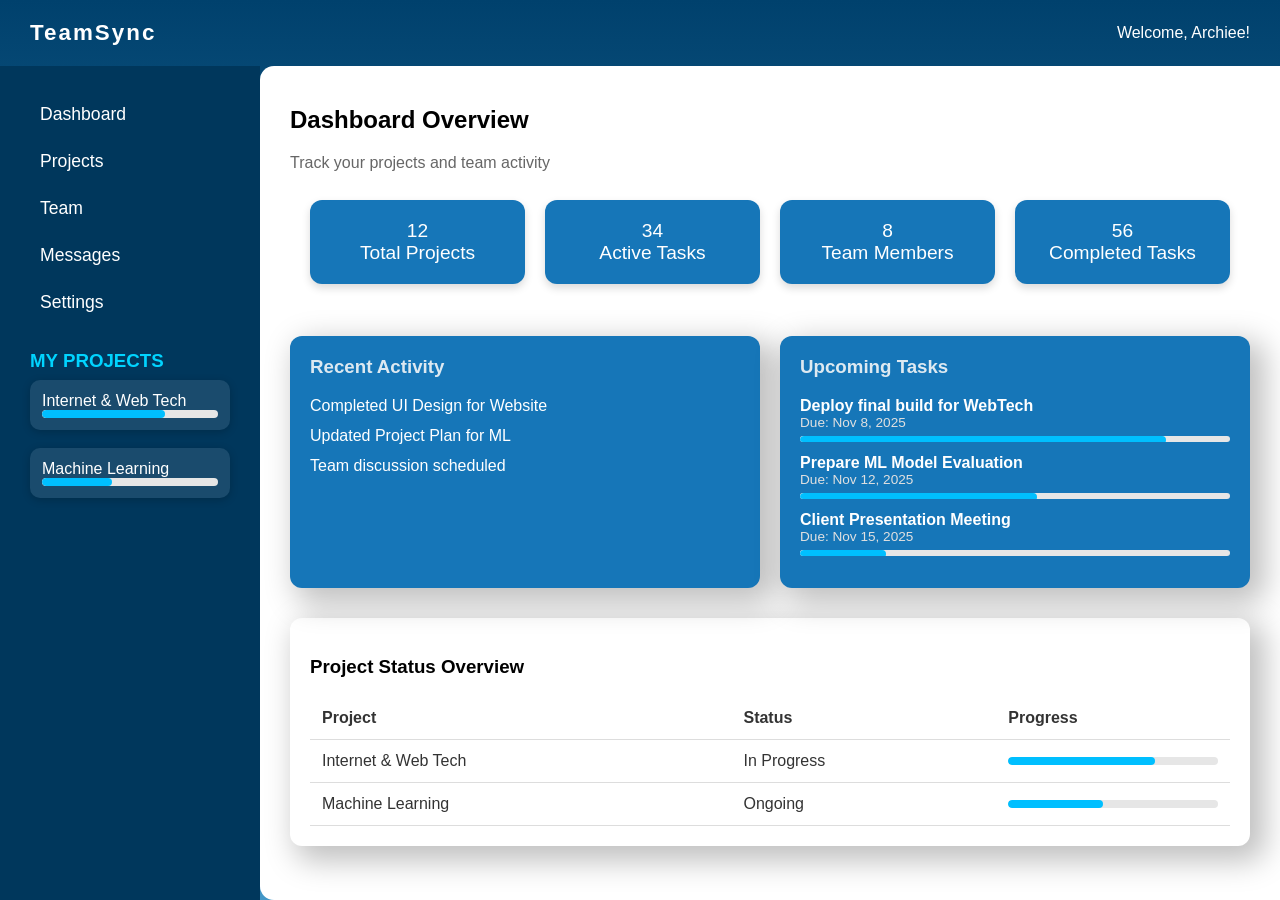
==== dashboard.html @ 74c6f989 "Add files via upload" ====
<!-- TeamSync Dashboard - Enhanced Layout -->
<!DOCTYPE html>
<html lang="en">
<head>
  <meta charset="UTF-8">
  <title>TeamSync Dashboard</title>
  <meta name="viewport" content="width=device-width, initial-scale=1.0">
  <link rel="stylesheet" href="dashboard.css">
</head>
<body>

  <!-- Top Navbar -->
  <div class="navbar">
    <div class="logo">TeamSync</div>
    <div class="profile">
      <div>Welcome, Archiee!</div>
    </div>
  </div>

  <!-- Main Container -->
  <div class="container">
    
    <!-- Sidebar + Projects -->
    <div class="sidebar-container">
      <aside class="sidebar">
        <nav>
          <a href="#">Dashboard</a>
          <a href="#">Projects</a>
          <a href="#">Team</a>
          <a href="#">Messages</a>
          <a href="#">Settings</a>
        </nav>
      </aside>

      <!-- Projects Section -->
      <div class="projects-section">
        <h3>MY PROJECTS</h3>

        <div class="project-card">
          <div class="project-name">Internet & Web Tech</div>
          <div class="progress-bar-bg">
            <div class="progress-bar" style="width:70%;"></div>
          </div>
        </div>

        <div class="project-card">
          <div class="project-name">Machine Learning</div>
          <div class="progress-bar-bg">
            <div class="progress-bar" style="width:40%;"></div>
          </div>
        </div>
      </div>
    </div>

    <!-- Main Content Area -->
    <main class="main-content">
      <h2>Dashboard Overview</h2>
      <div style="margin-bottom:8px; color: #666;">Track your projects and team activity</div>

      <!-- Stat Cards -->
      <div class="cards">
        <div class="card1">
          <div class="value">12</div>
          <div class="title">Total Projects</div>
        </div>
        <div class="card1">
          <div class="value">34</div>
          <div class="title">Active Tasks</div>
        </div>
        <div class="card1">
          <div class="value">8</div>
          <div class="title">Team Members</div>
        </div>
        <div class="card1">
          <div class="value">56</div>
          <div class="title">Completed Tasks</div>
        </div>
      </div>

      <!-- Recent Activity & Upcoming Tasks -->
      <div class="activity-container">
        <div class="activity-card">
          <h3>Recent Activity</h3>
          <ul>
            <li>Completed UI Design for Website</li>
            <li>Updated Project Plan for ML</li>
            <li>Team discussion scheduled</li>
          </ul>
        </div>

        <div class="activity-card">
          <h3>Upcoming Tasks</h3>
          <ul class="task-list">
            <li>
              <div class="task-title">Deploy final build for WebTech</div>
              <div class="task-date">Due: Nov 8, 2025</div>
              <div class="progress-bar-bg small">
                <div class="progress-bar" style="width:85%;"></div>
              </div>
            </li>
            <li>
              <div class="task-title">Prepare ML Model Evaluation</div>
              <div class="task-date">Due: Nov 12, 2025</div>
              <div class="progress-bar-bg small">
                <div class="progress-bar" style="width:55%;"></div>
              </div>
            </li>
            <li>
              <div class="task-title">Client Presentation Meeting</div>
              <div class="task-date">Due: Nov 15, 2025</div>
              <div class="progress-bar-bg small">
                <div class="progress-bar" style="width:20%;"></div>
              </div>
            </li>
          </ul>
        </div>
      </div>

      <!-- Project Status Overview -->
      <div class="status-overview">
        <h3>Project Status Overview</h3>
        <table>
          <thead>
            <tr>
              <th>Project</th>
              <th>Status</th>
              <th>Progress</th>
            </tr>
          </thead>
          <tbody>
            <tr>
              <td>Internet & Web Tech</td>
              <td>In Progress</td>
              <td><div class="progress-bar-bg"><div class="progress-bar" style="width:70%;"></div></div></td>
            </tr>
            <tr>
              <td>Machine Learning</td>
              <td>Ongoing</td>
              <td><div class="progress-bar-bg"><div class="progress-bar" style="width:45%;"></div></div></td>
            </tr>
          </tbody>
        </table>
      </div>

    </main>
  </div>

</body>
</html>
---- dashboard.css ----
* {
  box-sizing: border-box;
  font-family: "Segoe UI", Tahoma, sans-serif;
}

body {
  margin: 0;
  height: 100vh;
  background: linear-gradient(180deg, #00416d, #4397c7);
  display: flex;
  flex-direction: column;
}

/* Navbar */
.navbar {
  color: white;
  padding: 20px 30px;
  display: flex;
  justify-content: space-between;
  align-items: center;
}

.logo {
  font-weight: bold;
  font-size: 1.4rem;
  letter-spacing: 2px;
}

/* Main Container */
.container {
  display: flex;
  flex: 1;
  overflow: hidden; /* Important to separate scrolling areas */
}

/* Sidebar Scroll */
.sidebar-container {
  color: white;
  width: 260px;
  padding: 20px 30px;
  display: flex;
  flex-direction: column;
  justify-content: flex-start;
  overflow-y: auto; /* Sidebar scroll */
  background: #00375c;
}

.sidebar-container::-webkit-scrollbar {
  width: 6px;
}
.sidebar-container::-webkit-scrollbar-thumb {
  background: rgba(255,255,255,0.4);
  border-radius: 4px;
}

/* Sidebar Links */
.sidebar nav a {
  display: block;
  margin: 10px 0;
  color: white;
  text-decoration: none;
  padding: 8px 10px;
  border-radius: 9px;
  transition: background 0.2s;
  font-size: 1.1rem;
}
.sidebar nav a:hover {
  background: white;
  color: black;
}

/* Projects Section */
.projects-section h3 {
  margin-bottom: 8px;
  color: #00d4ff;
}
.project-card {
  background: rgba(255,255,255,0.1);
  margin-bottom: 18px;
  padding: 12px;
  border-radius: 10px;
  box-shadow: 0 2px 8px rgba(0,0,0,0.2);
}

/* Main Content Scroll */
.main-content {
  background: white;
  border-radius: 14px 0 0 14px;
  padding: 20px 30px;
  flex: 1;
  overflow-y: auto; /* Independent scroll for main area */
}

/* Cards */
.cards {
  display: flex;
  gap: 20px;
  margin-bottom: 32px;
  justify-content: space-between;
  padding: 20px;
  font-size: 1.2rem;
  color: white;
}
.card1 {
  background: #1676b8;
  padding: 20px;
  border-radius: 12px;
  flex: 1;
  text-align: center;
  box-shadow: 0 4px 8px rgba(0,0,0,0.15);
}

/* Activity & Tasks */
.activity-container {
  display: grid;
  grid-template-columns: 1fr 1fr;
  gap: 20px;
  margin-bottom: 30px;
}
.activity-card {
  background: #1676b8;
  border-radius: 12px;
  padding: 20px;
  box-shadow: 10px 10px 30px 5px rgba(0, 0, 0, 0.25);
}
.activity-card:hover {
  box-shadow: 20px 20px 40px rgba(0, 0, 0, 0.3);
}
.activity-card h3 {
  margin-top: 0;
  color: #dde9f1;
}
.activity-card ul {
  list-style: none;
  padding: 0;
  margin: 0;
}
.activity-card li {
  margin: 12px 0;
  color: #fff;
}

/* Task Styling */
.task-title {
  font-weight: 600;
  font-size: 1rem;
}
.task-date {
  font-size: 0.85rem;
  color: #e0e0e0;
  margin-bottom: 6px;
}

/* Progress Bars */
.progress-bar-bg {
  width: 100%;
  background: #e6e6e6;
  border-radius: 10px;
  height: 8px;
  overflow: hidden;
}
.progress-bar {
  background: #00bfff;
  height: 8px;
  border-radius: 10px;
}
.progress-bar-bg.small {
  height: 6px;
}

/* Status Overview */
.status-overview {
  background: #fff;
  border-radius: 12px;
  padding: 20px;
  box-shadow: 10px 10px 30px 5px rgba(0, 0, 0, 0.25);
}
.status-overview table {
  width: 100%;
  border-collapse: collapse;
}
.status-overview th, .status-overview td {
  padding: 12px;
  border-bottom: 1px solid #ddd;
  text-align: left;
  color: #333;
}

/* Responsive */
@media (max-width: 768px) {
  .activity-container {
    grid-template-columns: 1fr;
  }
}
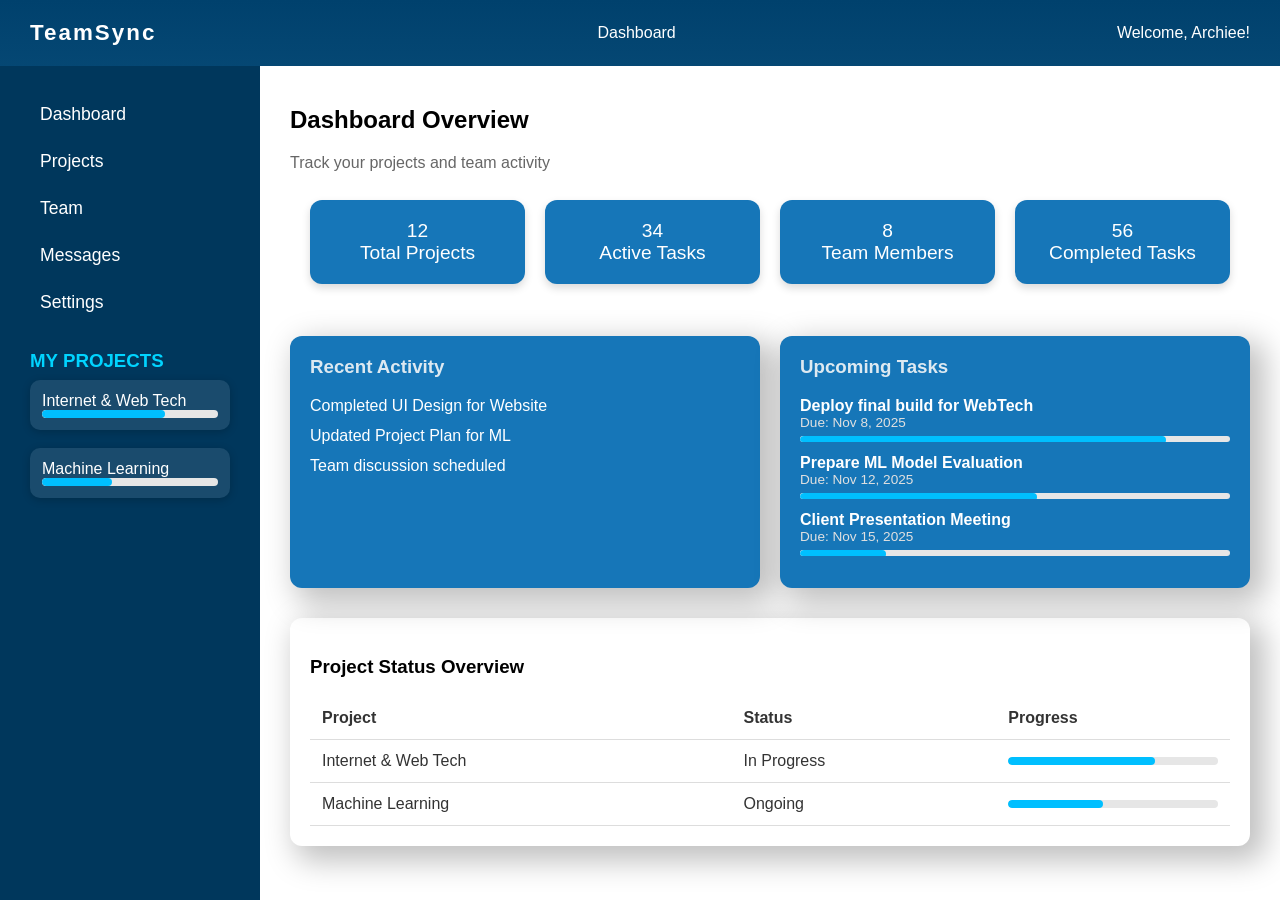
==== commit 32bdafe5: "Update dashboard.html connect to kanban board" ====
--- a/dashboard.html
+++ b/dashboard.html
@@ -1,4 +1,5 @@
-<!-- TeamSync Dashboard - Enhanced Layout -->
+<!-- 07-11-25 -->
+<!-- TeamSync Dashboard - Enhanced Layout with Kanban Linking -->
 <!DOCTYPE html>
 <html lang="en">
 <head>
@@ -12,6 +13,7 @@
   <!-- Top Navbar -->
   <div class="navbar">
     <div class="logo">TeamSync</div>
+    <header>Dashboard</header>
     <div class="profile">
       <div>Welcome, Archiee!</div>
     </div>
@@ -28,7 +30,7 @@
           <a href="#">Projects</a>
           <a href="#">Team</a>
           <a href="#">Messages</a>
-          <a href="#">Settings</a>
+          <a href="setting.html">Settings</a>
         </nav>
       </aside>
 
@@ -36,14 +38,15 @@
       <div class="projects-section">
         <h3>MY PROJECTS</h3>
 
-        <div class="project-card">
+        <!-- Added Kanban linking -->
+        <div class="project-card" onclick="openKanban('Internet & Web Tech')">
           <div class="project-name">Internet & Web Tech</div>
           <div class="progress-bar-bg">
             <div class="progress-bar" style="width:70%;"></div>
           </div>
         </div>
 
-        <div class="project-card">
+        <div class="project-card" onclick="openKanban('Machine Learning')">
           <div class="project-name">Machine Learning</div>
           <div class="progress-bar-bg">
             <div class="progress-bar" style="width:40%;"></div>
@@ -145,5 +148,13 @@
     </main>
   </div>
 
+  <!-- Script: Kanban Opening -->
+  <script>
+    // Function to redirect user to Kanban board page with project name as a query parameter
+    function openKanban(projectName) {
+      window.location.href = `kanban.html?project=${encodeURIComponent(projectName)}`;
+    }
+  </script>
+
 </body>
 </html>
--- a/dashboard.css
+++ b/dashboard.css
@@ -1,3 +1,4 @@
+/*07-11-25*/
 * {
   box-sizing: border-box;
   font-family: "Segoe UI", Tahoma, sans-serif;
@@ -85,7 +86,6 @@
 /* Main Content Scroll */
 .main-content {
   background: white;
-  border-radius: 14px 0 0 14px;
   padding: 20px 30px;
   flex: 1;
   overflow-y: auto; /* Independent scroll for main area */
@@ -192,3 +192,13 @@
     grid-template-columns: 1fr;
   }
 }
+
+.project-card {
+  cursor: pointer;
+  transition: box-shadow 0.2s;
+}
+.project-card:hover {
+  box-shadow: 0 4px 16px rgba(0,0,0,0.28);
+  background: rgba(255,255,255,0.15);
+}
+
